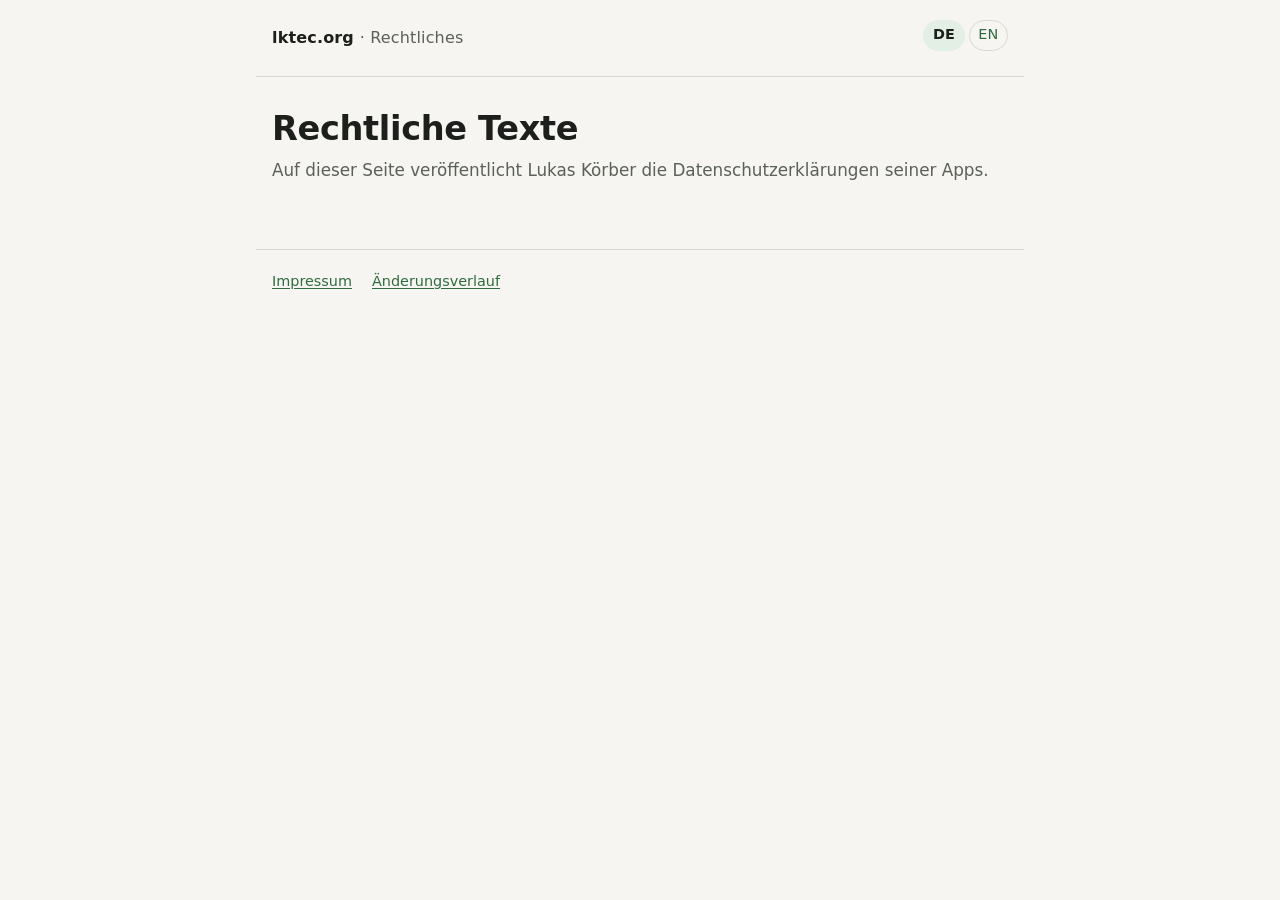
==== index.html @ 46b283f9 "chore: bootstrap static site for legal texts Plain HTML served by GitHub Pages from main: layout, st" ====
<!doctype html>
<html lang="de">
<head>
<meta charset="utf-8">
<meta name="viewport" content="width=device-width, initial-scale=1">
<title>Rechtliche Texte – lktec.org</title>
<meta name="description" content="Datenschutzerklärungen für die Apps von Lukas Körber.">
<link rel="stylesheet" href="/assets/style.css">
<link rel="alternate" hreflang="en" href="/en/">
</head>
<body>
<a class="skip" href="#inhalt">Zum Inhalt springen</a>
<header class="site-header">
  <a class="brand" href="/">lktec.org <span>· Rechtliches</span></a>
  <nav aria-label="Sprache">
    <ul class="lang-switch">
      <li><span aria-current="page" lang="de">DE</span></li>
      <li><a href="/en/" hreflang="en" lang="en">EN</a></li>
    </ul>
  </nav>
</header>
<main id="inhalt">
  <h1>Rechtliche Texte</h1>
  <p class="lead">Auf dieser Seite veröffentlicht Lukas Körber die Datenschutzerklärungen seiner Apps.</p>
</main>
<footer class="site-footer">
  <ul>
    <li><a href="https://lktec.org/impressum">Impressum</a></li>
    <li><a href="https://github.com/lukislp/legal/commits/main">Änderungsverlauf</a></li>
  </ul>
</footer>
</body>
</html>
---- assets/style.css ----
/* legal.lktec.org - one small stylesheet, no external resources. */
:root {
  color-scheme: light dark;
  --bg: #f6f5f1;
  --surface: #ffffff;
  --text: #1d1f1c;
  --muted: #5b6058;
  --line: #d9d8d0;
  --accent: #2f6b3f;
  --accent-soft: #e3eee4;
  --focus: #1f5fbf;
  --code-bg: #efeee8;
  --measure: 46rem;
}
@media (prefers-color-scheme: dark) {
  :root:not([data-theme="light"]) {
    --bg: #141613;
    --surface: #1b1e1a;
    --text: #e6e7e2;
    --muted: #a3a89f;
    --line: #33382f;
    --accent: #8cc79a;
    --accent-soft: #233127;
    --focus: #8ab4ff;
    --code-bg: #252a23;
  }
}
:root[data-theme="dark"] {
  --bg: #141613;
  --surface: #1b1e1a;
  --text: #e6e7e2;
  --muted: #a3a89f;
  --line: #33382f;
  --accent: #8cc79a;
  --accent-soft: #233127;
  --focus: #8ab4ff;
  --code-bg: #252a23;
}

* { box-sizing: border-box; }
html { -webkit-text-size-adjust: 100%; }
body {
  margin: 0;
  background: var(--bg);
  color: var(--text);
  font: 1rem/1.65 system-ui, -apple-system, "Segoe UI", Roboto, "Helvetica Neue", Arial, sans-serif;
  overflow-wrap: anywhere;
}
a { color: var(--accent); text-underline-offset: 0.15em; }
a:hover { text-decoration-thickness: 2px; }
:focus-visible { outline: 3px solid var(--focus); outline-offset: 2px; }

.skip {
  position: absolute; left: 1rem; top: -4rem;
  background: var(--surface); color: var(--text);
  padding: 0.5rem 0.75rem; border: 1px solid var(--line); border-radius: 0.4rem;
  z-index: 10;
}
.skip:focus { top: 1rem; }

.site-header, main, .site-footer {
  width: 100%; max-width: calc(var(--measure) + 2rem);
  margin: 0 auto; padding: 0 1rem;
}
.site-header {
  display: flex; align-items: center; justify-content: space-between; gap: 1rem;
  padding-top: 1.25rem; padding-bottom: 1.25rem;
  border-bottom: 1px solid var(--line);
}
.brand { font-weight: 650; letter-spacing: 0.01em; color: var(--text); text-decoration: none; }
.brand span { color: var(--muted); font-weight: 450; }
.lang-switch { display: flex; gap: 0.25rem; margin: 0; padding: 0; list-style: none; font-size: 0.9rem; }
.lang-switch a, .lang-switch [aria-current] {
  display: inline-block; padding: 0.15rem 0.55rem; border-radius: 999px;
  border: 1px solid var(--line); text-decoration: none;
}
.lang-switch [aria-current] { background: var(--accent-soft); color: var(--text); border-color: transparent; font-weight: 600; }

main { padding-top: 2rem; padding-bottom: 3rem; }
h1 { font-size: clamp(1.6rem, 4vw, 2.1rem); line-height: 1.2; margin: 0 0 0.5rem; letter-spacing: -0.01em; }
h2 { font-size: 1.3rem; line-height: 1.3; margin: 2.5rem 0 0.75rem; padding-top: 1rem; border-top: 1px solid var(--line); }
h3 { font-size: 1.05rem; margin: 1.75rem 0 0.5rem; }
p, ul, ol, dl, table { margin: 0 0 1rem; }
li { margin-bottom: 0.35rem; }
.lead { color: var(--muted); font-size: 1.05rem; }
.meta { color: var(--muted); font-size: 0.9rem; }
code { background: var(--code-bg); padding: 0.05rem 0.3rem; border-radius: 0.25rem; font-size: 0.9em; }
address { font-style: normal; }

.card {
  background: var(--surface); border: 1px solid var(--line); border-radius: 0.6rem;
  padding: 1rem 1.25rem; margin: 0 0 1rem;
}
.note { border-left: 4px solid var(--accent); }

.toc { background: var(--surface); border: 1px solid var(--line); border-radius: 0.6rem; padding: 0.75rem 1.25rem; }
.toc ol { margin: 0; padding-left: 1.25rem; }

dl.facts { display: grid; grid-template-columns: minmax(8rem, 12rem) 1fr; gap: 0.35rem 1rem; }
dl.facts dt { font-weight: 600; }
dl.facts dd { margin: 0; }
@media (max-width: 34rem) {
  dl.facts { grid-template-columns: 1fr; }
  dl.facts dd { margin-bottom: 0.5rem; }
}

.table-wrap { overflow-x: auto; margin: 0 0 1rem; }
table { border-collapse: collapse; width: 100%; font-size: 0.95rem; background: var(--surface); }
th, td { text-align: left; vertical-align: top; padding: 0.5rem 0.65rem; border: 1px solid var(--line); }
th { background: var(--accent-soft); }

.apps { list-style: none; padding: 0; display: grid; gap: 0.75rem; }
.apps a { font-weight: 600; font-size: 1.1rem; }

.site-footer {
  border-top: 1px solid var(--line);
  padding-top: 1.25rem; padding-bottom: 2rem;
  color: var(--muted); font-size: 0.9rem;
}
.site-footer ul { list-style: none; padding: 0; margin: 0; display: flex; flex-wrap: wrap; gap: 0.5rem 1.25rem; }
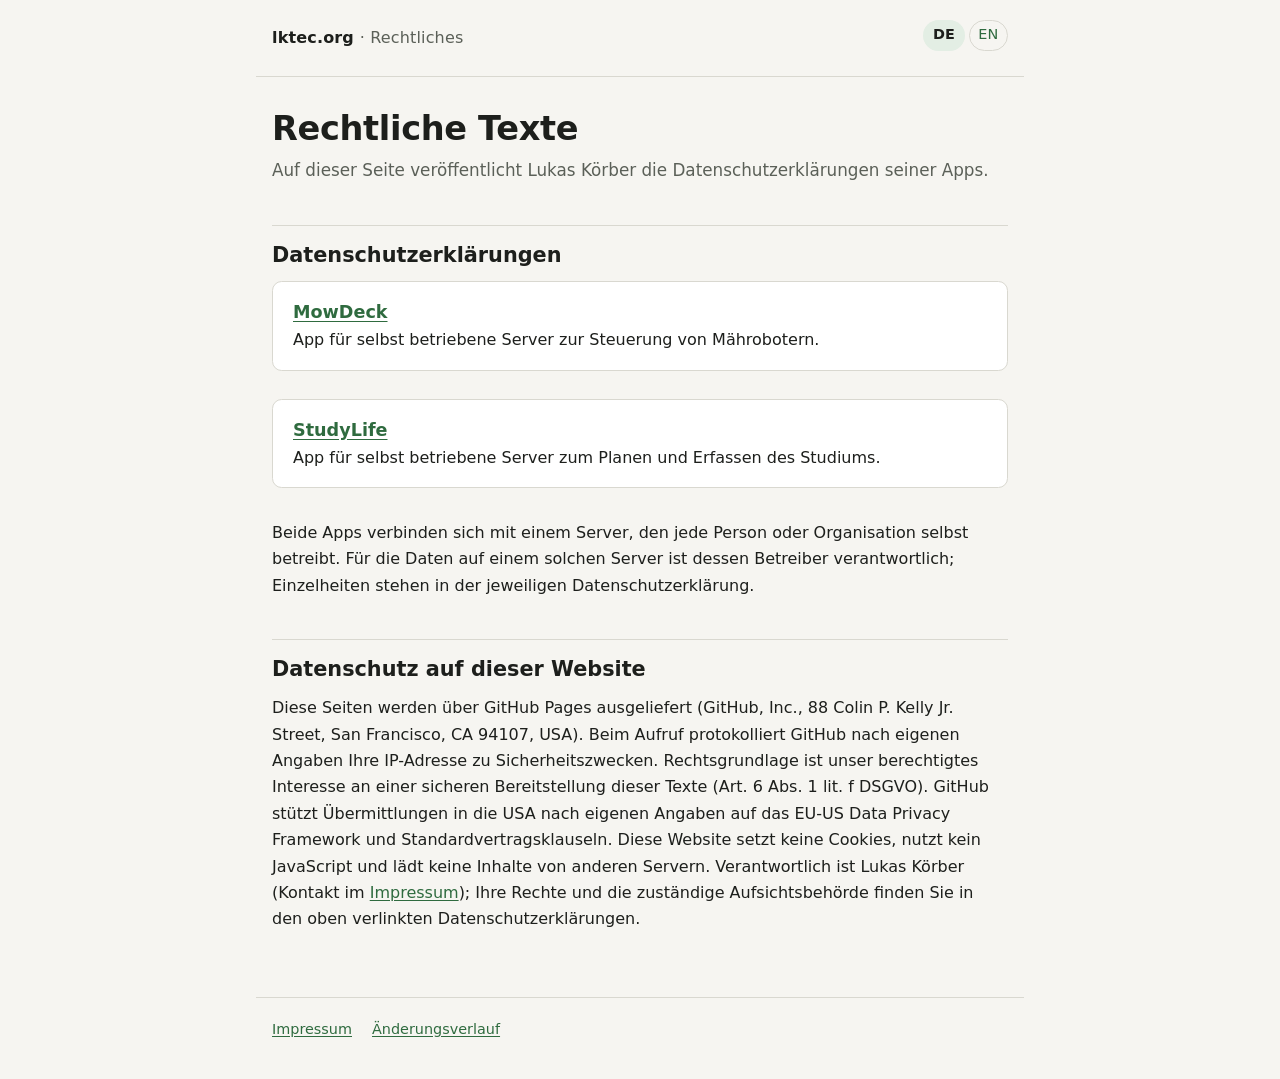
==== commit ee9c2d5b: "feat: privacy policies for MowDeck and StudyLife (DE/EN) German (binding) and English privacy polici" ====
--- a/index.html
+++ b/index.html
@@ -22,6 +22,14 @@
 <main id="inhalt">
   <h1>Rechtliche Texte</h1>
   <p class="lead">Auf dieser Seite veröffentlicht Lukas Körber die Datenschutzerklärungen seiner Apps.</p>
+  <h2 id="apps">Datenschutzerklärungen</h2>
+  <ul class="apps">
+    <li class="card"><a href="/mowdeck/">MowDeck</a><br>App für selbst betriebene Server zur Steuerung von Mährobotern.</li>
+    <li class="card"><a href="/studylife/">StudyLife</a><br>App für selbst betriebene Server zum Planen und Erfassen des Studiums.</li>
+  </ul>
+  <p>Beide Apps verbinden sich mit einem Server, den jede Person oder Organisation selbst betreibt. Für die Daten auf einem solchen Server ist dessen Betreiber verantwortlich; Einzelheiten stehen in der jeweiligen Datenschutzerklärung.</p>
+  <h2 id="diese-website">Datenschutz auf dieser Website</h2>
+  <p>Diese Seiten werden über GitHub Pages ausgeliefert (GitHub, Inc., 88 Colin P. Kelly Jr. Street, San Francisco, CA 94107, USA). Beim Aufruf protokolliert GitHub nach eigenen Angaben Ihre IP-Adresse zu Sicherheitszwecken. Rechtsgrundlage ist unser berechtigtes Interesse an einer sicheren Bereitstellung dieser Texte (Art. 6 Abs. 1 lit. f DSGVO). GitHub stützt Übermittlungen in die USA nach eigenen Angaben auf das EU-US Data Privacy Framework und Standardvertragsklauseln. Diese Website setzt keine Cookies, nutzt kein JavaScript und lädt keine Inhalte von anderen Servern. Verantwortlich ist Lukas Körber (Kontakt im <a href="https://lktec.org/impressum">Impressum</a>); Ihre Rechte und die zuständige Aufsichtsbehörde finden Sie in den oben verlinkten Datenschutzerklärungen.</p>
 </main>
 <footer class="site-footer">
   <ul>
--- a/assets/style.css
+++ b/assets/style.css
@@ -118,3 +118,6 @@
   color: var(--muted); font-size: 0.9rem;
 }
 .site-footer ul { list-style: none; padding: 0; margin: 0; display: flex; flex-wrap: wrap; gap: 0.5rem 1.25rem; }
+
+/* Open points: visible in review, rejected by scripts/check.py. */
+mark.todo { background: #ffe36e; color: #1d1f1c; padding: 0.05rem 0.3rem; border-radius: 0.25rem; font-weight: 600; }
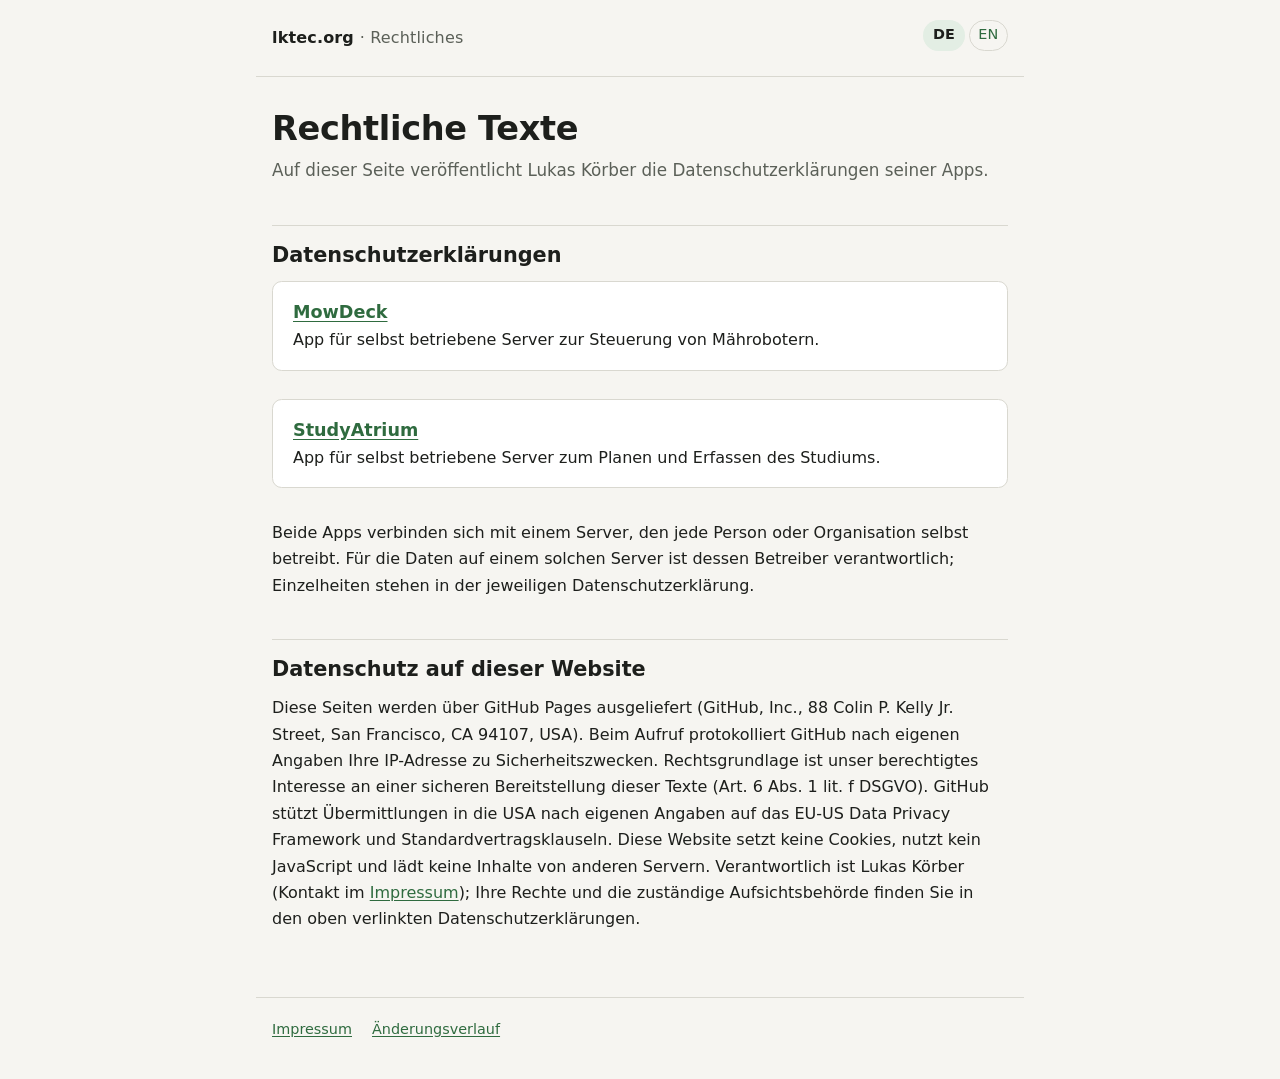
==== commit 302f0c14: "chore(brand): rename the public product name to StudyAtrium Signed-off-by: lkoerber <koerber.lukas@t" ====
--- a/index.html
+++ b/index.html
@@ -6,6 +6,9 @@
 <title>Rechtliche Texte – lktec.org</title>
 <meta name="description" content="Datenschutzerklärungen für die Apps von Lukas Körber.">
 <link rel="stylesheet" href="/assets/style.css">
+<link rel="icon" href="/assets/favicon.svg" type="image/svg+xml">
+<link rel="icon" href="/assets/favicon-32.png" type="image/png" sizes="32x32">
+<link rel="apple-touch-icon" href="/assets/apple-touch-icon.png">
 <link rel="alternate" hreflang="en" href="/en/">
 </head>
 <body>
@@ -25,7 +28,7 @@
   <h2 id="apps">Datenschutzerklärungen</h2>
   <ul class="apps">
     <li class="card"><a href="/mowdeck/">MowDeck</a><br>App für selbst betriebene Server zur Steuerung von Mährobotern.</li>
-    <li class="card"><a href="/studylife/">StudyLife</a><br>App für selbst betriebene Server zum Planen und Erfassen des Studiums.</li>
+    <li class="card"><a href="/studylife/">StudyAtrium</a><br>App für selbst betriebene Server zum Planen und Erfassen des Studiums.</li>
   </ul>
   <p>Beide Apps verbinden sich mit einem Server, den jede Person oder Organisation selbst betreibt. Für die Daten auf einem solchen Server ist dessen Betreiber verantwortlich; Einzelheiten stehen in der jeweiligen Datenschutzerklärung.</p>
   <h2 id="diese-website">Datenschutz auf dieser Website</h2>
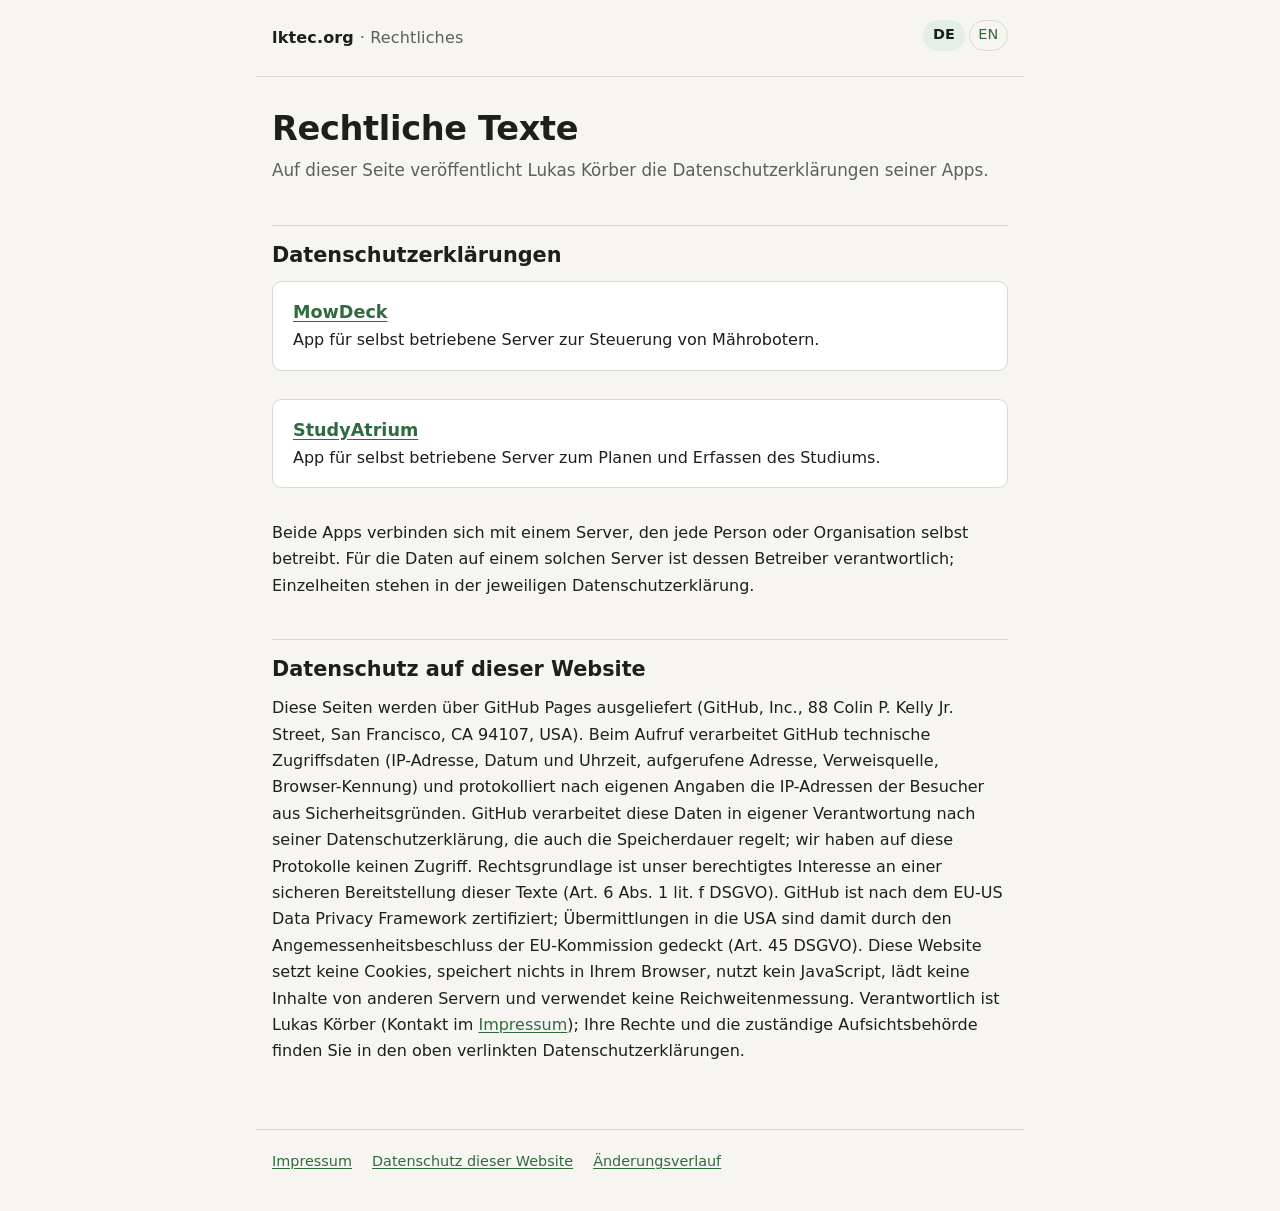
==== commit cd0219a0: "docs(privacy): StudyAtrium policy 1.3 after the GDPR audit Describe the instances the publisher runs" ====
--- a/index.html
+++ b/index.html
@@ -32,11 +32,12 @@
   </ul>
   <p>Beide Apps verbinden sich mit einem Server, den jede Person oder Organisation selbst betreibt. Für die Daten auf einem solchen Server ist dessen Betreiber verantwortlich; Einzelheiten stehen in der jeweiligen Datenschutzerklärung.</p>
   <h2 id="diese-website">Datenschutz auf dieser Website</h2>
-  <p>Diese Seiten werden über GitHub Pages ausgeliefert (GitHub, Inc., 88 Colin P. Kelly Jr. Street, San Francisco, CA 94107, USA). Beim Aufruf protokolliert GitHub nach eigenen Angaben Ihre IP-Adresse zu Sicherheitszwecken. Rechtsgrundlage ist unser berechtigtes Interesse an einer sicheren Bereitstellung dieser Texte (Art. 6 Abs. 1 lit. f DSGVO). GitHub stützt Übermittlungen in die USA nach eigenen Angaben auf das EU-US Data Privacy Framework und Standardvertragsklauseln. Diese Website setzt keine Cookies, nutzt kein JavaScript und lädt keine Inhalte von anderen Servern. Verantwortlich ist Lukas Körber (Kontakt im <a href="https://lktec.org/impressum">Impressum</a>); Ihre Rechte und die zuständige Aufsichtsbehörde finden Sie in den oben verlinkten Datenschutzerklärungen.</p>
+  <p>Diese Seiten werden über GitHub Pages ausgeliefert (GitHub, Inc., 88 Colin P. Kelly Jr. Street, San Francisco, CA 94107, USA). Beim Aufruf verarbeitet GitHub technische Zugriffsdaten (IP-Adresse, Datum und Uhrzeit, aufgerufene Adresse, Verweisquelle, Browser-Kennung) und protokolliert nach eigenen Angaben die IP-Adressen der Besucher aus Sicherheitsgründen. GitHub verarbeitet diese Daten in eigener Verantwortung nach seiner Datenschutzerklärung, die auch die Speicherdauer regelt; wir haben auf diese Protokolle keinen Zugriff. Rechtsgrundlage ist unser berechtigtes Interesse an einer sicheren Bereitstellung dieser Texte (Art. 6 Abs. 1 lit. f DSGVO). GitHub ist nach dem EU-US Data Privacy Framework zertifiziert; Übermittlungen in die USA sind damit durch den Angemessenheitsbeschluss der EU-Kommission gedeckt (Art. 45 DSGVO). Diese Website setzt keine Cookies, speichert nichts in Ihrem Browser, nutzt kein JavaScript, lädt keine Inhalte von anderen Servern und verwendet keine Reichweitenmessung. Verantwortlich ist Lukas Körber (Kontakt im <a href="https://lktec.org/impressum">Impressum</a>); Ihre Rechte und die zuständige Aufsichtsbehörde finden Sie in den oben verlinkten Datenschutzerklärungen.</p>
 </main>
 <footer class="site-footer">
   <ul>
     <li><a href="https://lktec.org/impressum">Impressum</a></li>
+    <li><a href="/#diese-website">Datenschutz dieser Website</a></li>
     <li><a href="https://github.com/lukislp/legal/commits/main">Änderungsverlauf</a></li>
   </ul>
 </footer>
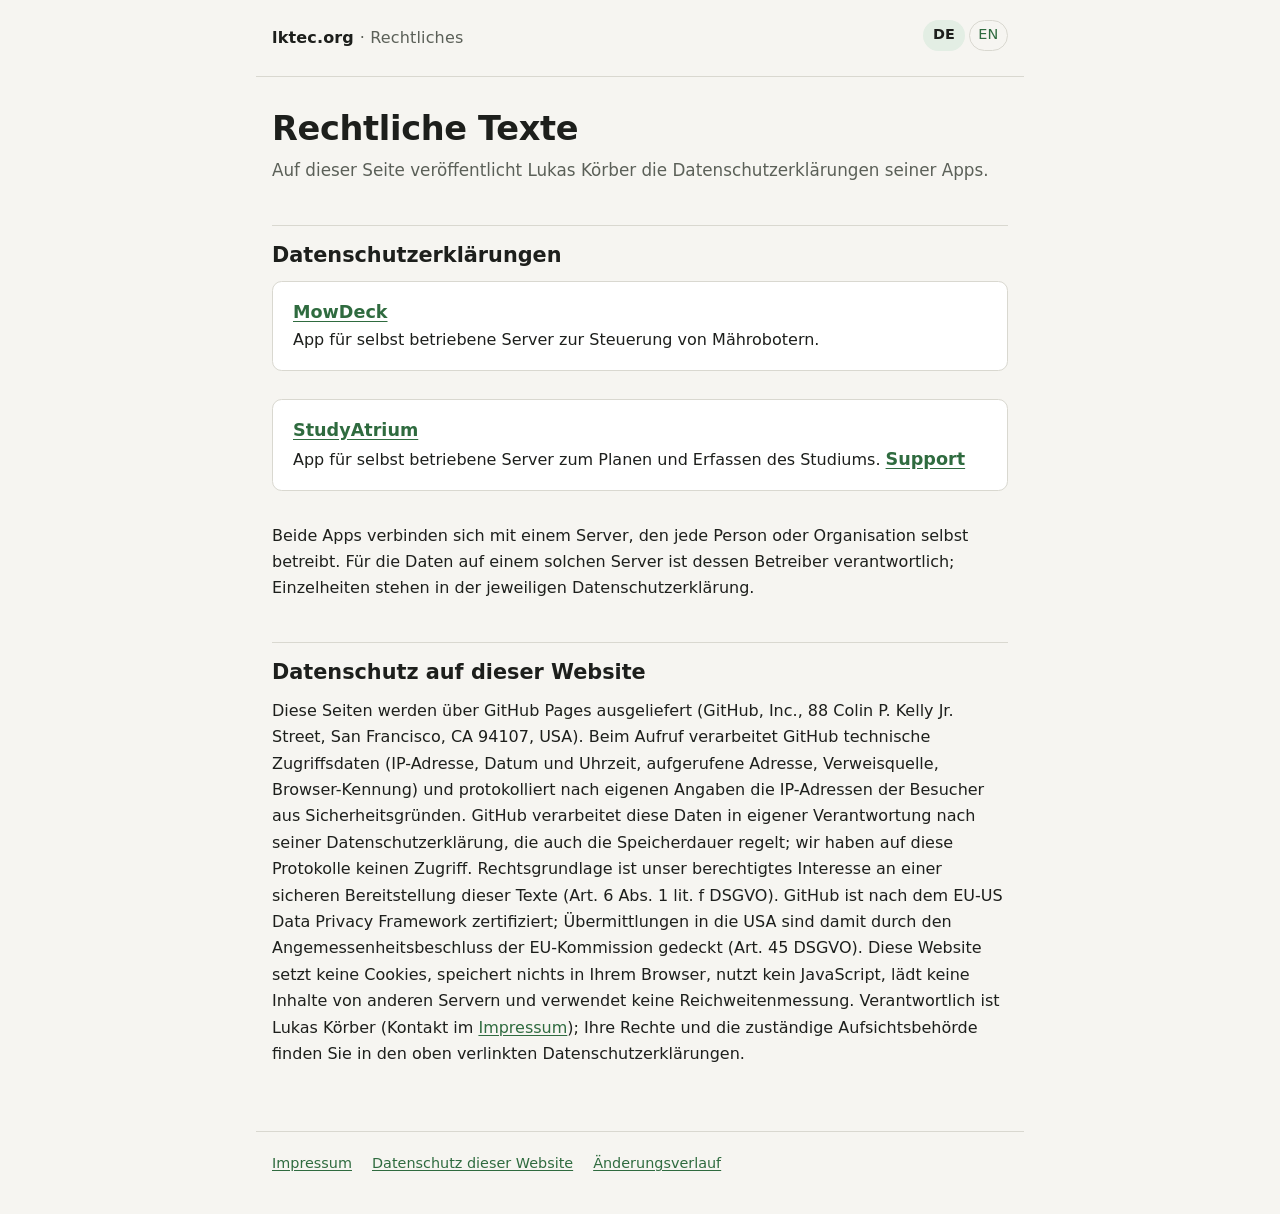
==== commit 10989b10: "docs(studyatrium): support page and privacy policy 1.5 Add a support page (German and English) next " ====
--- a/index.html
+++ b/index.html
@@ -28,7 +28,7 @@
   <h2 id="apps">Datenschutzerklärungen</h2>
   <ul class="apps">
     <li class="card"><a href="/mowdeck/">MowDeck</a><br>App für selbst betriebene Server zur Steuerung von Mährobotern.</li>
-    <li class="card"><a href="/studylife/">StudyAtrium</a><br>App für selbst betriebene Server zum Planen und Erfassen des Studiums.</li>
+    <li class="card"><a href="/studylife/">StudyAtrium</a><br>App für selbst betriebene Server zum Planen und Erfassen des Studiums. <a href="/studylife/support/">Support</a></li>
   </ul>
   <p>Beide Apps verbinden sich mit einem Server, den jede Person oder Organisation selbst betreibt. Für die Daten auf einem solchen Server ist dessen Betreiber verantwortlich; Einzelheiten stehen in der jeweiligen Datenschutzerklärung.</p>
   <h2 id="diese-website">Datenschutz auf dieser Website</h2>
